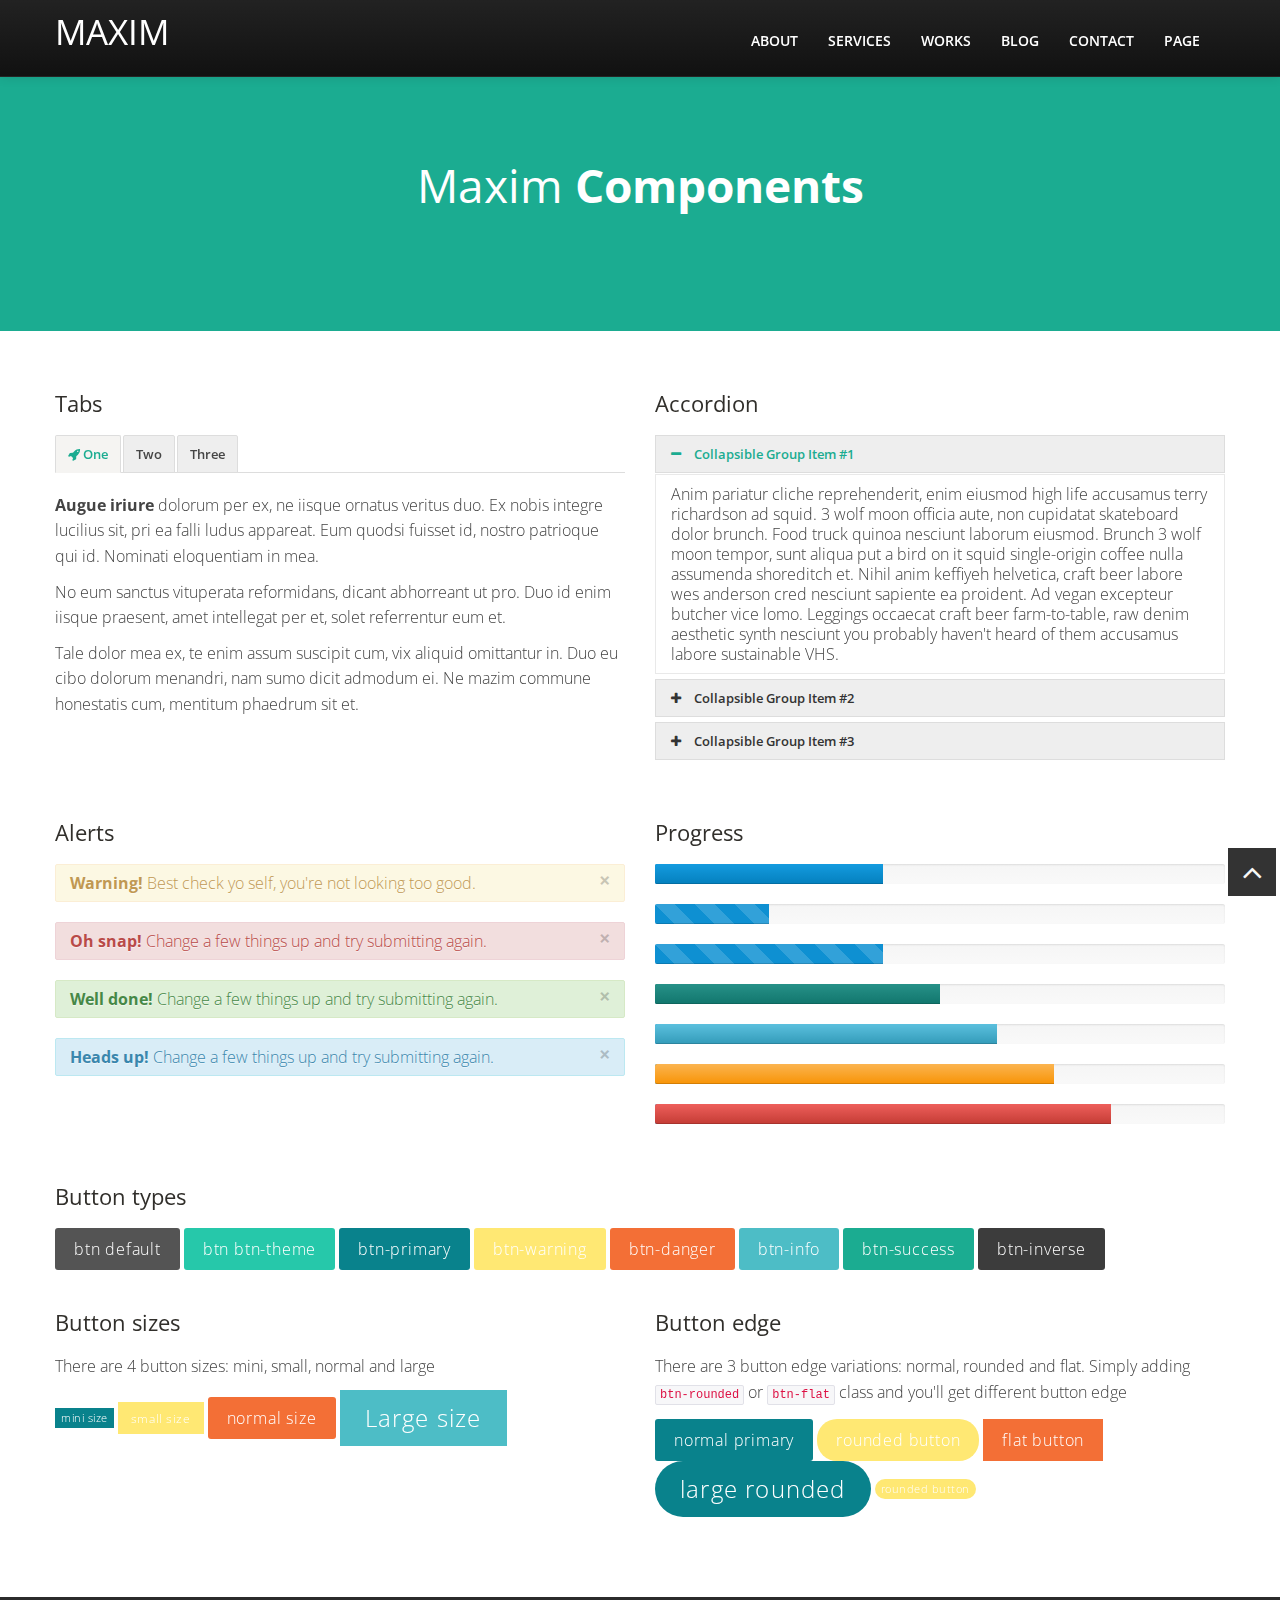
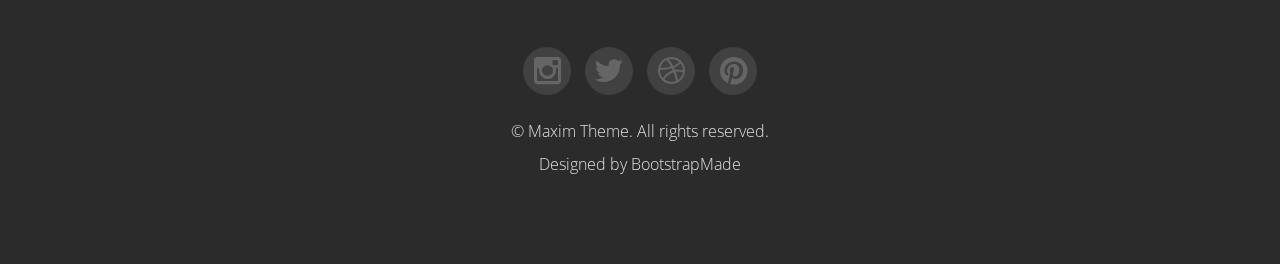
==== page.html @ 3df7d7c6 "Merge pull request #1 from arpit551/master" ====
<!DOCTYPE HTML>
<html lang="en">

<head>
	<meta charset="utf-8">
	<title>Maxim - Modern One Page Bootstrap Template</title>
	<meta name="viewport" content="width=device-width, initial-scale=1.0">
	<meta name="description" content="">
	<meta name="author" content="">
	<!-- css -->
	<link href="css/bootstrap-responsive.css" rel="stylesheet">
	<link href="css/style.css" rel="stylesheet">
	<!-- skin color -->
	<link href="color/default.css" rel="stylesheet">
	<!--[if lt IE 7]>
    <link href="css/font-awesome-ie7.css" type="text/css" rel="stylesheet">
  <![endif]-->

	<!-- Le HTML5 shim, for IE6-8 support of HTML5 elements -->
	<!--[if lt IE 9]>
      <script src="http://html5shim.googlecode.com/svn/trunk/html5.js"></script>
  	<![endif]-->

	<!-- Favicon -->
	<link rel="shortcut icon" href="img/favicon.ico">

	<!-- =======================================================
		Theme Name: Maxim
		Theme URL: https://bootstrapmade.com/maxim-free-onepage-bootstrap-theme/
		Author: BootstrapMade.com
		Author URL: https://bootstrapmade.com
	======================================================= -->

</head>

<body>
	<!-- navbar -->
	<div class="navbar-wrapper">
		<div class="navbar navbar-inverse navbar-fixed-top">
			<div class="navbar-inner">
				<div class="container">
					<!-- Responsive navbar -->
					<a class="btn btn-navbar" data-toggle="collapse" data-target=".nav-collapse"><span class="icon-bar"></span><span class="icon-bar"></span><span class="icon-bar"></span>
				</a>
					<h1 class="brand"><a href="index.html">Maxim</a></h1>
					<!-- navigation -->
					<nav class="pull-right nav-collapse collapse">
						<ul id="menu-main" class="nav">
							<li><a title="team" href="index.html#about">About</a></li>
							<li><a title="services" href="index.html#services">Services</a></li>
							<li><a title="works" href="index.html#works">Works</a></li>
							<li><a title="blog" href="index.html#blog">Blog</a></li>
							<li><a title="contact" href="index.html#contact">Contact</a></li>
							<li><a href="page.html">Page</a></li>
						</ul>
					</nav>
				</div>
			</div>
		</div>
	</div>

	<!-- spacer section -->
	<section class="spacer green">
		<div class="container">
			<div class="row">
				<div class="span12 aligncenter flyUp">
					<h2 class="pagetitle">Maxim <strong>Components</strong></h2>
				</div>
			</div>
		</div>
	</section>
	<!-- end spacer section -->
	<!-- section: team -->
	<section id="maincontent" class="inner">
		<div class="container">
			<div class="row">
				<div class="span6">
					<h4>Tabs</h4>
					<div class="tabbable">
						<ul class="nav nav-tabs">
							<li class="active"><a href="#one" data-toggle="tab"><i class="icon-rocket"></i> One</a></li>
							<li><a href="#two" data-toggle="tab">Two</a></li>
							<li><a href="#three" data-toggle="tab">Three</a></li>
						</ul>
						<div class="tab-content">
							<div class="tab-pane active" id="one">
								<p>
									<strong>Augue iriure</strong> dolorum per ex, ne iisque ornatus veritus duo. Ex nobis integre lucilius sit, pri ea falli ludus appareat. Eum quodsi fuisset id, nostro patrioque qui id. Nominati eloquentiam in mea.
								</p>
								<p>
									No eum sanctus vituperata reformidans, dicant abhorreant ut pro. Duo id enim iisque praesent, amet intellegat per et, solet referrentur eum et.
								</p>
								<p>
									Tale dolor mea ex, te enim assum suscipit cum, vix aliquid omittantur in. Duo eu cibo dolorum menandri, nam sumo dicit admodum ei. Ne mazim commune honestatis cum, mentitum phaedrum sit et.
								</p>
							</div>
							<div class="tab-pane" id="two">
								<p>
									Tale dolor mea ex, te enim assum suscipit cum, vix aliquid omittantur in. Duo eu cibo dolorum menandri, nam sumo dicit admodum ei. Ne mazim commune honestatis cum, mentitum phaedrum sit et.
								</p>
								<p>
									Tale dolor mea ex, te enim assum suscipit cum, vix aliquid omittantur in. Duo eu cibo dolorum menandri, nam sumo dicit admodum ei. Ne mazim commune honestatis cum, mentitum phaedrum sit et.
								</p>
							</div>
							<div class="tab-pane" id="three">
								<p>
									Cu cum commodo regione definiebas. Cum ea eros laboramus, audire deseruisse his at, munere aeterno ut quo. Et ius doming causae philosophia, vitae bonorum intellegat usu cu.
								</p>
								<p>
									Tale dolor mea ex, te enim assum suscipit cum, vix aliquid omittantur in. Duo eu cibo dolorum menandri, nam sumo dicit admodum ei. Ne mazim commune honestatis cum, mentitum phaedrum sit et.
								</p>
							</div>
						</div>
					</div>
				</div>

				<div class="span6">
					<h4>Accordion</h4>
					<!-- start: Accordion -->
					<div class="accordion" id="accordion2">
						<div class="accordion-group">
							<div class="accordion-heading">
								<a class="accordion-toggle active" data-toggle="collapse" data-parent="#accordion2" href="#collapseOne">
								<i class="icon-minus"></i> Collapsible Group Item #1 </a>
							</div>
							<div id="collapseOne" class="accordion-body collapse in">
								<div class="accordion-inner">
									Anim pariatur cliche reprehenderit, enim eiusmod high life accusamus terry richardson ad squid. 3 wolf moon officia aute, non cupidatat skateboard dolor brunch. Food truck quinoa nesciunt laborum eiusmod. Brunch 3 wolf moon tempor, sunt aliqua put a bird
									on it squid single-origin coffee nulla assumenda shoreditch et. Nihil anim keffiyeh helvetica, craft beer labore wes anderson cred nesciunt sapiente ea proident. Ad vegan excepteur butcher vice lomo. Leggings occaecat craft beer farm-to-table,
									raw denim aesthetic synth nesciunt you probably haven't heard of them accusamus labore sustainable VHS.
								</div>
							</div>
						</div>
						<div class="accordion-group">
							<div class="accordion-heading">
								<a class="accordion-toggle" data-toggle="collapse" data-parent="#accordion2" href="#collapseTwo">
								<i class="icon-plus"></i> Collapsible Group Item #2 </a>
							</div>
							<div id="collapseTwo" class="accordion-body collapse">
								<div class="accordion-inner">
									Anim pariatur cliche reprehenderit, enim eiusmod high life accusamus terry richardson ad squid. 3 wolf moon officia aute, non cupidatat skateboard dolor brunch. Food truck quinoa nesciunt laborum eiusmod. Brunch 3 wolf moon tempor, sunt aliqua put a bird
									on it squid single-origin coffee nulla assumenda shoreditch et. Nihil anim keffiyeh helvetica, craft beer labore wes anderson cred nesciunt sapiente ea proident. Ad vegan excepteur butcher vice lomo. Leggings occaecat craft beer farm-to-table,
									raw denim aesthetic synth nesciunt you probably haven't heard of them accusamus labore sustainable VHS.
								</div>
							</div>
						</div>
						<div class="accordion-group">
							<div class="accordion-heading">
								<a class="accordion-toggle" data-toggle="collapse" data-parent="#accordion2" href="#collapseThree">
								<i class="icon-plus"></i> Collapsible Group Item #3 </a>
							</div>
							<div id="collapseThree" class="accordion-body collapse">
								<div class="accordion-inner">
									Anim pariatur cliche reprehenderit, enim eiusmod high life accusamus terry richardson ad squid. 3 wolf moon officia aute, non cupidatat skateboard dolor brunch. Food truck quinoa nesciunt laborum eiusmod. Brunch 3 wolf moon tempor, sunt aliqua put a bird
									on it squid single-origin coffee nulla assumenda shoreditch et. Nihil anim keffiyeh helvetica, craft beer labore wes anderson cred nesciunt sapiente ea proident. Ad vegan excepteur butcher vice lomo. Leggings occaecat craft beer farm-to-table,
									raw denim aesthetic synth nesciunt you probably haven't heard of them accusamus labore sustainable VHS.
								</div>
							</div>
						</div>
					</div>
					<!--end: Accordion -->
				</div>
			</div>

			<div class="row">
				<div class="span6">
					<h4>Alerts</h4>
					<div class="alert">
						<button type="button" class="close" data-dismiss="alert">&times;</button>
						<strong>Warning!</strong> Best check yo self, you're not looking too good.
					</div>
					<div class="alert alert-error">
						<button type="button" class="close" data-dismiss="alert">&times;</button>
						<strong>Oh snap!</strong> Change a few things up and try submitting again.
					</div>
					<div class="alert alert-success">
						<button type="button" class="close" data-dismiss="alert">&times;</button>
						<strong>Well done!</strong> Change a few things up and try submitting again.
					</div>
					<div class="alert alert-info">
						<button type="button" class="close" data-dismiss="alert">&times;</button>
						<strong>Heads up!</strong> Change a few things up and try submitting again.
					</div>
				</div>
				<div class="span6">
					<h4>Progress</h4>
					<div class="progress progress-primary">
						<div class="bar" style="width: 40%;"></div>
					</div>
					<div class="progress progress-striped">
						<div class="bar" style="width: 20%;"></div>
					</div>
					<div class="progress progress-striped active">
						<div class="bar" style="width: 40%;"></div>
					</div>
					<div class="progress progress-success">
						<div class="bar" style="width: 50%;"></div>
					</div>

					<div class="progress progress-info">
						<div class="bar" style="width: 60%;"></div>
					</div>
					<div class="progress progress-warning">
						<div class="bar" style="width: 70%;"></div>
					</div>
					<div class="progress progress-danger">
						<div class="bar" style="width: 80%;"></div>
					</div>

				</div>
			</div>

			<div class="row">
				<div class="span12">
					<h4 class="heading">Button types<span></span></h4>

					<a href="#" class="btn">btn default</a>
					<a href="#" class="btn btn-theme">btn btn-theme</a>
					<a href="#" class="btn btn-primary">btn-primary</a>
					<a href="#" class="btn btn-warning">btn-warning</a>
					<a href="#" class="btn btn-danger">btn-danger</a>
					<a href="#" class="btn btn-info">btn-info</a>
					<a href="#" class="btn btn-success">btn-success</a>
					<a href="#" class="btn btn-inverse">btn-inverse</a>
				</div>
			</div>


			<div class="row">
				<div class="span6">

					<h4 class="heading">Button sizes<span></span></h4>

					<p>There are 4 button sizes: mini, small, normal and large</p>

					<a href="#" class="btn btn-mini btn-primary">mini size</a>
					<a href="#" class="btn btn-small btn-warning">small size</a>
					<a href="#" class="btn btn-danger">normal size</a>
					<a href="#" class="btn btn-large btn-info">Large size</a>

				</div>
				<div class="span6">
					<h4 class="heading">Button edge<span></span></h4>

					<p>There are 3 button edge variations: normal, rounded and flat. Simply adding <code>btn-rounded</code> or <code>btn-flat</code> class and you'll get different button edge</p>

					<a href="#" class="btn btn-primary">normal primary</a>

					<a href="#" class="btn btn-warning btn-rounded">rounded button</a>
					<a href="#" class="btn btn-danger btn-flat">flat button</a>

					<a href="#" class="btn btn-primary btn-large btn-rounded">large rounded</a>
					<a href="#" class="btn btn-warning btn-mini btn-rounded">rounded button</a>

				</div>
			</div>

		</div>
		<!-- end container -->
	</section>

	<footer>
		<div class="container">
			<div class="row">
				<div class="span6 offset3">
					<ul class="social-networks">
						<li><a href="#"><i class="icon-circled icon-bgdark icon-instagram icon-2x"></i></a></li>
						<li><a href="#"><i class="icon-circled icon-bgdark icon-twitter icon-2x"></i></a></li>
						<li><a href="#"><i class="icon-circled icon-bgdark icon-dribbble icon-2x"></i></a></li>
						<li><a href="#"><i class="icon-circled icon-bgdark icon-pinterest icon-2x"></i></a></li>
					</ul>
					<p class="copyright">
						&copy; Maxim Theme. All rights reserved.
						<div class="credits">
							<!--
                All the links in the footer should remain intact.
                You can delete the links only if you purchased the pro version.
                Licensing information: https://bootstrapmade.com/license/
                Purchase the pro version with working PHP/AJAX contact form: https://bootstrapmade.com/buy/?theme=Maxim
              -->
							Designed by <a href="https://bootstrapmade.com/">BootstrapMade</a>
						</div>
					</p>
				</div>
			</div>
		</div>
		<!-- ./container -->
	</footer>
	<a href="#" class="scrollup"><i class="icon-angle-up icon-square icon-bgdark icon-2x"></i></a>
	<!-- jQuery -->
	<script src="js/jquery.js"></script>
	<!-- nav -->
	<script src="js/jquery.scrollTo.js"></script>
	<script src="js/jquery.nav.js"></script>
	<!-- localScroll -->
	<script src="js/jquery.localScroll.js"></script>
	<!-- bootstrap -->
	<script src="js/bootstrap.js"></script>
	<!-- prettyPhoto -->
	<script src="js/jquery.prettyPhoto.js"></script>
	<!-- Works scripts -->
	<script src="js/isotope.js"></script>
	<!-- flexslider -->
	<script src="js/jquery.flexslider.js"></script>
	<!-- inview -->
	<script src="js/inview.js"></script>
	<!-- animation -->
	<script src="js/animate.js"></script>
	<!-- twitter -->
	<script src="js/jquery.tweet.js"></script>
	<!-- custom functions -->
	<script src="js/custom.js"></script>
</body>

</html>
---- css/style.css ----
/*
    Theme Name: Maxim
    Theme URL: https://bootstrapmade.com/maxim-free-onepage-bootstrap-theme/
    Author: BootstrapMade.com
    Author URL: https://bootstrapmade.com
*/

/*
===========================
CONTENTS:

01 General
02 Typography
03 Non-semantic
04 Navbar
05 Page sections
06 Footer
07 Icons
08 Buttons
09 Media queries 
===========================
*/
/* Import css */
/* Google font */
@import url('https://fonts.googleapis.com/css?family=Open+Sans:300,400,600,700');
/* bootstrap */
@import url('bootstrap.css');
/* bootstrap responsive */
@import url('bootstrap-responsive.css');
/* prettyPhoto */
@import url('prettyPhoto.css');
/* flexslider */
@import url('flexslider.css');

/* font awesome */
@import url('font-awesome.css');
/* overwrite */
@import url('overwrite.css');
/* animation */
@import url('animate.css');



/* =========================================================
01. General
============================================================ */

div, article, section, header, footer, nav, li {
	position:relative;
}
.group:after {
	display:block;
	height:0;
	clear:both;
	content:".";
	visibility:hidden; /* For clearing */
}
body {
	background:#fff;
	color: #444;
	font-size: 16px;
	font-weight:300;
	font-family:'Open Sans', Arial, sans-serif;
}

body {
    padding-top: 60px; /* 60px to make the container go all the way to the bottom of the topbar */
}

::-moz-selection {
	color:#333;
}
::selection {
	color:#333;
}

/* scroll to top */
.scrollup{
    position:fixed;
	width:32px;
	height:32px;
    bottom:20px;
    right:20px;
}

a.scrollup {
	outline:0;
	text-decoration:none;
}

a.scrollup:hover,a.scrollup:active,a.scrollup:focus {
	opacity:1;
	text-decoration:none;
	-webkit-transition: all 400ms ease-out 0s;	
	   -moz-transition: all 400ms ease-out 0s;
		 -o-transition: all 400ms ease-out 0s;
		    transition: all 400ms ease-out 0s;
}
a.scrollup i:hover {
	text-decoration:none;
}

.blankdivider10 {
	height: 10px;
	display: block;
}

.blankdivider20 {
	height: 20px;
	display: block;
}
.blankdivider30 {
	height: 30px;
	display: block;
}

.row {
	margin-bottom:30px;
}

.row .row{
	margin-bottom:30px;
}

.row.nomargin {
	margin-bottom:0;
}


/*---------- forms ----------*/

input[type=text], input[type=submit], textarea {
	width: 100%;
	padding: 0.5em;
	font-size: 1em;
	margin-bottom: 1.5em;
	box-sizing: border-box;
	-moz-box-sizing: border-box;
	-webkit-box-sizing: border-box;
}
input, button, select, textarea {
	font-family:'Open Sans', Arial, sans-serif;
}
/* =========================================================
02. Typography
============================================================ */

p {
	line-height: 1.6em;
	margin: 0 0 10px 0;
}

blockquote {
	font-size:18px;
	border:none;
	padding:0;
}

blockquote.large {
	font-size:36px;
	font-weight:700;
	line-height:1.1em;
}
blockquote.large:before {
	font-size:64px;
	font-family: FontAwesome;
	content: "\f10d";
	margin-right:20px;
}

blockquote cite 						{ display:block; font-size:12px;}
blockquote cite:before 					{ content:"\2014 \0020"; }
blockquote cite a,
blockquote cite a:visited,
blockquote cite a:visited 				{ color:#555; }

ul, ol {
	font-size: 1em; /* 16px */
	line-height: 1.5; /* 24px */
	margin: 0 0 1.5em 0;
}
body, input, textarea {
}

a {
  color: #454545;
  text-decoration: none;
}

a:hover, a:active {
	text-decoration: underline;
}
h1, h2, h3, h4, h5, h6 {
	font-weight: 400;
	color: #312f2b;
	line-height:1.1em;
	font-family:'Open Sans', Arial, sans-serif;
}
h1 {
	font-size: 36px;
	margin-bottom:20px;
}
h2 {
	font-size: 30px;
	margin-bottom:20px;
}
h3 {
	font-size: 26px;
	margin-bottom:20px;
}
h4 {
	font-size: 22px;
	margin-bottom:20px;
}
h5 {
	font-size: 18px;
	margin-bottom:15px;
}
h6 {
	font-size: 16px;
	margin-bottom:10px;
}
strong {
	font-weight:700;
	font-family: 'Open Sans', sans-serif;
}
small {
	font-size: 0.75em; /* 12px */
	line-height: 2; /* 24px */
	margin-top: 2em;
	margin-bottom: 0em;
}
em {
	font-style: normal;
	font-family: 'Open Sans';
}
.muted {
	color: #A5A5A2;
}
.impressed {
	text-shadow:
 -1px -1px 0 rgba(0, 0, 0, 0.5), /* shadow */  1px 1px 0 rgba(255, 255, 255, 0.9); /* highlight */
}

h2.pagetitle {
	color:#fff;
	font-size:46px;
}

/* =========================================================
03. Misc
============================================================ */

.hide-text {
	text-indent: 100%;
	white-space: nowrap;
	overflow: hidden;
	font-size: 1em;
}
.alignright {
	text-align: right;
}
.alignleft {
	text-align: left;
}
.aligncenter {
	text-align: center;
}
.medium {
	font-weight: normal;
}

/* =========================================================
04. Navigation
============================================================ */

.navbar-fixed-top .container {
/* Uncomment to make nav expand full width */
 /*	width: auto; */
}
.navbar .brand {
	margin-left:0;
	padding: 0;
	margin-top: 1.05em;
}
.navbar .brand a {
	padding: 0;
	color: #fff;
	font-size: 1.75em;
	margin-left: 0;
	font-weight: 400;
	text-transform:uppercase;
}
.navbar .brand a:hover {
	text-decoration: none;
 transition: color .15s linear;
 -webkit-transition: color .15s linear;
 -moz-transition: color .15s linear;
}
.navbar .brand a:focus {
	outline: none;
}
.navbar-inner {
	min-height: 4.75em;
}
.navbar-inverse .navbar-inner {
	background-repeat: repeat;
	background-color: #0b333f;
}
.navbar-wrapper {
	overflow:hidden;
}
#menu-main {
	margin-top: 1.125em;
}
ul#menu-main > li > a {
	font-weight: 600;
	color: #fff;
	font-size:14px;
	text-transform:uppercase;
}
ul#menu-main > li > a:hover {
	padding: 9px 15px;
	border-radius: 3px;
	-webkit-border-radius: 3px;
	-moz-border-radius: 3px;
}
ul#menu-main > li > a:focus {
	outline:0;
}

.navbar-inverse .brand, .navbar-inverse .nav > li > a {
	text-shadow: none;
}


/* =========================================================
05. Page sections
============================================================ */

/* === section header === */

#header-wrapper {
	width: 100%;
	min-height: 600px;
	margin-top: -60px;
	padding-top:160px;
	text-align:center;
}


#header-wrapper h1 {
	color: #FFFFFF;
	font-size: 4em;
	font-weight: 400;
	margin: 1em 0;
}
#header-wrapper h2 {
	color: #fff;
	font-family: 'Open Sans', sans serif;
	font-size: 2em;
	font-weight: normal;
	margin: 0.5em 0;
	text-shadow: 1px 1px 1px #333333;
}

header .logo {
	text-align:center;
	margin-bottom:30px;
}

/* --- Header slider --- */
#header-wrapper.header-slider {
	background: #444 url(../img/bg/bg-1.jpg) no-repeat center center fixed;
	-webkit-background-size: cover;
	-moz-background-size: cover;
	-o-background-size: cover;
	background-size: cover;
}

#main-flexslider ul.slides li p {
	font-size: 72px;
	text-transform: uppercase;
	position: relative;
	margin-bottom: 0px;
	text-align: center;
	line-height: 1;
	color:#fff;
}
#main-flexslider.flexslider {
		margin:0;
		background:none;
		border:none;
	-webkit-border-radius: 0;
	-moz-border-radius: 0;
	-o-border-radius: 0;
	border-radius: 0;
	box-shadow: none;
	-webkit-box-shadow: none;
	-moz-box-shadow: none;
	-o-box-shadow: none;
}



/* --- Header subscribe form --- */

#header-wrapper input[type=text] {
	background: rgba(227, 231, 228, 1);
	font-family: 'Open Sans', sans serif;
	font-size: 1.3125em;
	border: 0;
	text-align: center;
	vertical-align: middle;
	margin-bottom:0 !important;
}
#header-wrapper input[type=text]:focus {
	background: #43413e;
	color: #eff1ef;
	transition: background 0.25 ease-in;
	-moz-transition: background 0.25 ease-in;
	-webkit-transition: background 0.25 ease-in;
}
#header-wrapper input[type=text] {
	height: 2.9em;
	width:50%;
}
#header-wrapper input[type=submit] {
	color: #fff;
	width: 185px;
	height: 2.9em;
	font-size: 1.3125em; /* 21px */
	padding:0.5em;
	letter-spacing: 0.05em;
	margin: 0;
	border: 0;
	text-transform: none;
	border-radius: 3px;
	-moz-border-radius: 3px;
	-webkit-border-radius: 3px;
}
#header-wrapper input[type=submit]:hover, #header-wrapper input[type=submit]:active {
	background: #43413e !important;
}


section.section {
	padding: 100px 0 80px;
}
section.section h4 {
	text-align: center;
	margin-bottom: 40px;
	font-size: 46px;
	font-weight: 700;
	letter-spacing: -1px;
}
section.inner {
	padding: 50px 0 50px;
}



.section.orange h4 ,.section.green h4{
	color: #fcfcfc;
}
.section.orange p,.section.green p {
	color: #f7f7f7;
}


/* === section spacer === */

section.spacer {
	padding:90px 0 70px;
	color:#fcfcfc;
}

.spacer.green,.section.green {
	background:#1bac91;
}

.spacer.green,.section.green h4 {
	color:#fff;
}

.spacer.yellow,.section.yellow  {
	background:#ffe873;
}
.spacer.orange,.section.orange {
	background:#f36f36;
}

section.spacer.bg2 {
	background: url(../img/bg/bg-2.jpg) 50% 0 no-repeat fixed;
	width:100%;
	height:auto;
	margin:0;	
}

section.spacer.bg3 {
	background: url(../img/bg/bg-3.jpg) 50% 0 no-repeat fixed;
	width:100%;
	height:auto;
	margin:0;	
}

section.spacer blockquote.large:before {
	color:#eee;
	opacity:0.6;
}

section.spacer blockquote cite {
	color:#555;
}



/* === section works === */

#works h4 {
	margin-bottom:20px;
}

#portfolio {
	padding-bottom: 0;
}
/* === portfolio filter === */

#filters {
	margin-bottom: 0px;
	text-align: center;
	display: block;
	float: none;
	z-index: 2;
	position: relative;
}
#filters ul {
	margin: 0 0 20px;
	list-style: none;
	padding: 0;
}
#filters ul li {
	display: inline-block;
}
#filters ul li a {
	display: block;
	float: left;
	padding: 2px 5px;
	color: inherit;
	margin-right: 5px;
	margin-bottom: 5px;
	font-weight: 600;
}
#filters ul li a:hover,#filters ul li a:focus {
	text-decoration:none;
	outline:0;
}
#filters ul li a h5 {
	font-size: 14px;
	padding: 5px 10px 5px;
	border: 2px solid #f2f2f2;
}

#filters ul li a:hover h5, #filters ul li a.active h5 {
	color:#fcfcfc;
}




/* === portfolio wrap - grid === */
#portfolio-wrap {
	position: relative;
	padding: 0;
	width: 100.1%;
	margin: 0 auto;
	display: block;
}
#portfolio-wrap .grid {
	margin: 0;
	overflow: hidden;
	line-height: 0;
	width: 20%;
	border:0;
	padding: 0;
}
.portfolio-item.current {
	z-index: 101;
}
.portfolio-item {
	padding: 0;
	position: relative;
	overflow: hidden;
}
.portfolio-item .portfolio-image {
	overflow: hidden;
	display: block;
	position: relative;
}
.portfolio-item .portfolio-image img {
	width: 100%;
	height: auto;
}
.portfolio .portfolio-overlay {
	width: 100%;
	height: 100%;
	top: 0;
	left: 0;
	position: absolute;
	display: block;
	z-index: 4;
	opacity: 0;
	-moz-opacity: 0;
	filter: alpha(opacity=0);
	-webkit-transition: all 0.3s ease-in-out;
	-moz-transition: all 0.3s ease-in-out;
	-o-transition: all 0.3s ease-in-out;
	-ms-transition: all 0.3s ease-in-out;
	transition: all 0.3s ease-in-out;
}
.portfolio > a, .portfolio > a:hover {
	color: #ffffff;
}
.portfolio-item .portfolio > a:hover > .portfolio-overlay {
	opacity: 1;
	-moz-opacity: 1;
	filter: alpha(opacity=100);
}
.portfolio > a img {
	-webkit-transition: all 0.3s ease-in-out;
	-moz-transition: all 0.3s ease-in-out;
	-o-transition: all 0.3s ease-in-out;
	-ms-transition: all 0.3s ease-in-out;
	transition: all 0.3s ease-in-out;
}
.portfolio > a:hover img {
	-webkit-transition: all 0.3s ease-in-out;
	-moz-transition: all 0.3s ease-in-out;
	-o-transition: all 0.3s ease-in-out;
	-ms-transition: all 0.3s ease-in-out;
	transition: all 0.3s ease-in-out;
}
.portfolio .thumb-info {
	position: absolute;
	width: 100%;
	height: 100%;
	opacity: 0;
	-moz-opacity: 0;
	filter: alpha(opacity=0);
	-webkit-transition: all 0.3s ease-in-out;
	-moz-transition: all 0.3s ease-in-out;
	-o-transition: all 0.3s ease-in-out;
	-ms-transition: all 0.3s ease-in-out;
	transition: all 0.3s ease-in-out;
}
.portfolio a:hover .portfolio-overlay .thumb-info {
	opacity: 1;
	-moz-opacity: 1;
	filter: alpha(opacity=100);
}
.portfolio-overlay .thumb-info i {
	top: 50%;
}
.portfolio-overlay .thumb-info h5 {
	top: 20%;
	font-size: 18px;
}
.portfolio-overlay .thumb-info p {
	top: 50%;
	font-size: 13px;
}
.portfolio-overlay .thumb-info h5 {
	color: #ffffff;
	width: 100%;
	position: absolute;
	text-align: center;
}
.portfolio-overlay .thumb-info p {
	color: #ffffff;
	width: 100%;
	position: absolute;
	text-align: center;
	font-weight: bold;
}
.portfolio-overlay .thumb-info i {
	color: #ffffff;
	width: 100%;
	position: absolute;
	text-align: center;
	display: block;
}
/* === Isotope CSS3 transitions === */

.isotope, .isotope .isotope-item {
	-webkit-transition-duration: 0.8s;
	-moz-transition-duration: 0.8s;
	-ms-transition-duration: 0.8s;
	-o-transition-duration: 0.8s;
	transition-duration: 0.8s;
}
.isotope {
	-webkit-transition-property: height, width;
	-moz-transition-property: height, width;
	-ms-transition-property: height, width;
	-o-transition-property: height, width;
	transition-property: height, width;
}
.isotope .isotope-item {
	-webkit-transition-property: -webkit-transform, opacity;
	-moz-transition-property: -moz-transform, opacity;
	-ms-transition-property: -ms-transform, opacity;
	-o-transition-property: -o-transform, opacity;
	transition-property: transform, opacity;
}
/**** disabling Isotope CSS3 transitions ****/

.isotope.no-transition, .isotope.no-transition .isotope-item, .isotope .isotope-item.no-transition {
	-webkit-transition-duration: 0s;
	-moz-transition-duration: 0s;
	-ms-transition-duration: 0s;
	-o-transition-duration: 0s;
	transition-duration: 0s;
}


/* === section services === */

section#services h2 {
	font-size: 22px;
	margin-bottom: 15px;
	margin-top: 10px;
	text-align:center;
}
section#services p {
	margin:10px;
}


section#services .service-box {
	text-align: center;
	padding: 20px;
	-webkit-transition: all 0.3s ease-in-out;
	-moz-transition: all 0.3s ease-in-out;
	-o-transition: all 0.3s ease-in-out;
	-ms-transition: all 0.3s ease-in-out;
	transition: all 0.3s ease-in-out;
}
section#services .span3:hover {
	background:#e3e3e3;
}

section#services .service-box h2 {
	color: #f7f7f7;
	font-weight: 700;
}

section#services.section.orange .service-box:hover {
	background:#f36518;
}


/* === section blog === */

section#blog {
	background: #f2f2f2;
}

.home-post {
	background:#fff;
	
}

.home-post:hover {
	box-shadow: 0 0 16px rgba(0, 0, 0, 0.3);
	-moz-box-shadow: 0 0 16px rgba(0, 0, 0, 0.3);
	-webkit-box-shadow: 0 0 16px rgba(0, 0, 0, 0.3);
	-webkit-transition: all 0.4s ease-in-out;
	-moz-transition: all 0.4s ease-in-out;
	-o-transition: all 0.4s ease-in-out;
	-ms-transition: all 0.4s ease-in-out;
	transition: all 0.4s ease-in-out;
}


.home-post .entry-content {
	padding:20px;
}
.home-post .entry-content h5 a {
	font-size:22px;
}
.home-post .entry-content h5 a:hover {
	color:#312f2b;
	text-decoration:none;
}
.home-post .entry-content a.more {
	font-size:13px;
}
.home-post .post-meta {
	padding:20px;
	overflow:hidden;
	color:#fcfcfc;
}
.home-post .post-meta i {
	float:left;
	margin-right:20px;
}
.home-post .post-meta span {
	margin-top:10px;
}
.home-post .post-meta span.date {
	font-weight:700;
	font-size:13px;
	float:left;
}
.home-post .post-meta span.tags {
	font-weight:700;
	font-size:13px;
	float:right;
	color:#ddd;
}
.home-post .post-meta span.tags a {
	color:#fcfcfc;
}



/* === section about === */

section#about {
	background:#f2f2f2;
}

.people {
	text-align:center;
}

.people h3 {
	margin-bottom:10px;
	font-weight:700;
	letter-spacing:-1px;
}

.team-thumb {
	margin-top: 26px;
	text-align:center;
}

/* (spacer) latest tweet */
#tweet{
	text-align:center;
	margin:20px 0 0;
	font-size:20px;
	color:#fff;
}

#tweet ul{
	float:left;
	width:100%;
	text-align:center;
	list-style:none;
	margin:0;
	padding:0;
}

#tweet ul li{
	display: inline-block;
	list-style:none;
	margin:0 0 20px;
	padding:0 0 0 34px;
	font-size:20px;
	line-height:1.5em;
}

#tweet ul li:before {
	font-family: 'FontAwesome';
	speak: none;
	font-style: normal;
	font-weight: normal;
	font-variant: normal;
	text-transform: none;
	line-height: 1;
	-webkit-font-smoothing: antialiased;
	content: "\f099";
	margin-right:20px;
}

/* === Contact section === */


/* Contact Form */

.validation {
    color: red;
    display:none;
    margin: 0 0 20px;
    font-weight:400;
    font-size:13px;
}

#sendmessage {
    color: green;
    border:1px solid green;
    display:none;
    text-align:center;
    padding:15px;
    font-weight:600;
    margin-bottom:15px;
    background: #fff;
}

#errormessage {
    color: red;
    display:none;
    border:1px solid red;
    text-align:center;
    padding:15px;
    font-weight:600;
    margin-bottom:15px;
    background: #fff;
}

#sendmessage.show, #errormessage.show, .show {
	display:block;
}

#contact-form {
	position: relative;
	z-index: 999;
}

#contact-form input[type=text], .contactForm textarea {
	background: rgba(227, 231, 228, 1);
	font-family: 'Open Sans', sans serif;
	border: 0;
	font-size:16px;
	text-align: left;
	vertical-align: middle;
}

.contactForm textarea {
	height: 156px;
}

#contact-form input[type=text]:focus, .contactForm textarea:focus {
	background: #fff;
	color: #555;
	box-shadow: none;
	-moz-box-shadow: none;
	-webkit-box-shadow: none;
	transition: background 0.25 ease-in;
	-moz-transition: background 0.25 ease-in;
	-webkit-transition: background 0.25 ease-in;
}
#contact-form input[type=text] {
	height: 60px;
	margin-bottom:30px;
}
#contact-form input[type=submit] {
	color: #fff;
	width: 185px;
	height: 60px;
	text-shadow: none;
	font-size: 16px;
	padding:0.5em;
	letter-spacing: 0.05em;
	margin: 0 0 20px 0;
	display: block;
	border: 0;
	text-transform: none;
	border-radius: 3px;
	-moz-border-radius: 3px;
	-webkit-border-radius: 3px;
	box-shadow: none;
	-moz-box-shadow: none;
	-webkit-box-shadow: none;
}
#contact-form input[type=submit]:hover, #contact-form input[type=submit]:active {
	background: #43413e !important;
}
#contact-form textarea {
	padding-top: 1em;
}
div.cform-response-output {
	max-width: 60%;
	text-align: center;
	margin-left: 40% !important;
	margin-top: 0.5em !important;
	padding: 0.5em !important;
	border-radius: 4px;
	-moz-border-radius: 4px;
	-webkit-border-radius: 4px;
}
.cform-not-valid-tip {
	color: #888;
	border: 1px dotted #ad3729 !important;
	width: 100% !important;
	left: 0 !important;
	padding: 0.5em !important;
	font-family: 'Open Sans', sans-serif;
	box-sizing: border-box;
	-moz-box-sizing: border-box;
	-webkit-box-sizing: border-box;
	border-radius: 4px;
	-moz-border-radius: 4px;
	-webkit-border-radius: 4px;
}



/* =========================================================
06. Footer
============================================================ */

footer {
	background: #2b2b2b;
	text-align: center;
	color: #ddd;
	padding:50px 0 50px;
}

footer a {
    color: #ddd;
}

footer a:hover {
    color: #fff;
}

footer ul.social-networks {
	list-style:none;
}

footer ul.social-networks li {
	display:inline;
}

footer ul.social-networks li i {
	display:inline-block;
}

footer ul.social-networks li a {
	color: #5e5e5e;
	margin: 0 5px;
}

footer ul.social-networks li a:hover {
	text-decoration:none;
	-webkit-transition: all 0.4s ease-in-out;
	-moz-transition: all 0.4s ease-in-out;
	-o-transition: all 0.4s ease-in-out;
	-ms-transition: all 0.4s ease-in-out;
	transition: all 0.4s ease-in-out;
}

footer ul.social-networks li i.icon-bgdark {
	background:#414141;
	color: #656565;
}


footer ul.social-networks li a i.icon-instagram:hover {
	background: #ba7b3d;
	color: #fff;
}

footer ul.social-networks li a i.icon-twitter:hover {
	background: #5ad2eb;
	color: #fff;
}
footer ul.social-networks li a i.icon-dribbble:hover {
	background: #f57b71;
	color: #fff;
}
footer ul.social-networks li a i.icon-pinterest:hover {
	background: #d84848;
	color: #fff;
}




/* =========================================================
07. Icons
============================================================ */

/* bg */
i.icon-bglight {
	color: #444;
	background: #f7f7f7;
}
i.icon-bglight.active {
	color: #fff;
}

i.icon-bglight.active:hover{
	color: #444;
	background: #f7f7f7;
}

i.icon-bgdark {
	color: #f7f7f7;
	background: #333;
}
i.icon-bgdark:hover {
	color: #fff;
}
i.icon-bgdark.active:hover {
	color: #f7f7f7;
	background: #333;
}

/* square */
i.icon-square {
	display: inline-block;
	text-align: center;
	width: 24px !important;
	height: 24px !important;
	line-height: 24px !important;
}
i.icon-square.icon-2x{
	width: 48px !important;
	height: 48px !important;
	line-height: 48px !important;
}
i.icon-square.icon-3x{
	width: 72px !important;
	height: 72px !important;
	line-height: 72px !important;
}
i.icon-square.icon-4x{
	width: 96px !important;
	height: 96px !important;
	line-height: 96px !important;
}
i.icon-square.icon-5x{
	width: 120px !important;
	height: 120px !important;
	line-height: 120px !important;
}

/* rounded */
i.icon-rounded {
	display: inline-block;
	border-radius: 6px !important;
	-moz-border-radius: 6px !important;
	-webkit-border-radius: 6px !important;
	-o-border-radius: 6px !important;
	-ms-border-radius: 6px !important;
	text-align: center;
	width: 24px !important;
	height: 24px !important;
	line-height: 24px !important;
}

.icon-rounded.icon-2x{
	width: 48px !important;
	height: 48px !important;
	line-height: 48px !important;
}
.icon-rounded.icon-3x{
	width: 72px !important;
	height: 72px !important;
	line-height: 72px !important;
	border-radius: 8px !important;
	-moz-border-radius: 8px !important;
	-webkit-border-radius: 8px !important;
	-o-border-radius: 8px !important;
	-ms-border-radius: 8px !important;
}
.icon-rounded.icon-4x{
	width: 96px !important;
	height: 96px !important;
	line-height: 96px !important;
	border-radius: 10px !important;
	-moz-border-radius: 10px !important;
	-webkit-border-radius: 10px !important;
	-o-border-radius: 10px !important;
	-ms-border-radius: 10px !important;
}
.icon-rounded.icon-5x{
	width: 120px !important;
	height: 120px !important;
	line-height: 120px !important;
	border-radius: 12px !important;
	-moz-border-radius: 12px !important;
	-webkit-border-radius: 12px !important;
	-o-border-radius: 12px !important;
	-ms-border-radius: 12px !important;
}


/* circled */
i.icon-circled {
	display: inline-block;
	border-radius: 1000px !important;
	-moz-border-radius: 1000px !important;
	-webkit-border-radius: 1000px !important;
	-o-border-radius: 1000px !important;
	-ms-border-radius: 1000px !important;
	text-align: center;
	width: 24px !important;
	height: 24px !important;
	line-height: 24px !important;
}

.icon-circled.icon-2x{
	width: 48px !important;
	height: 48px !important;
	line-height: 48px !important;
}
.icon-circled.icon-3x{
	width: 72px !important;
	height: 72px !important;
	line-height: 72px !important;
}
.icon-circled.icon-4x{
	width: 96px !important;
	height: 96px !important;
	line-height: 96px !important;
}
.icon-circled.icon-5x{
	width: 120px !important;
	height: 120px !important;
	line-height: 120px !important;
}

i.icon-white {
	color:#fff;
}


/* more icon sizes for font-awesome icons */

.icon-6x {
  font-size: 6em;
}
.icon-6x.icon-border {
  border-width: 6px;
  -webkit-border-radius: 8px;
  -moz-border-radius: 8px;
  border-radius: 8px;
}

.icon-7x {
  font-size: 7em;
}
.icon-6x.icon-border {
  border-width: 6px;
  -webkit-border-radius: 8px;
  -moz-border-radius: 8px;
  border-radius: 8px;
}

.icon-8x {
  font-size: 8em;
}
.icon-6x.icon-border {
  border-width: 6px;
  -webkit-border-radius: 8px;
  -moz-border-radius: 8px;
  border-radius: 8px;
}

.icon-9x {
  font-size: 9em;
}
.icon-6x.icon-border {
  border-width: 6px;
  -webkit-border-radius: 8px;
  -moz-border-radius: 8px;
  border-radius: 8px;
}
.icon-10x {
  font-size: 10em;
}
.icon-6x.icon-border {
  border-width: 6px;
  -webkit-border-radius: 8px;
  -moz-border-radius: 8px;
  border-radius: 8px;
}



/* =========================================================
08. Buttons
============================================================ */
 
.btn {
	color: #fff;
	text-shadow: none;
	font-size: 16px;
	padding: 11px 19px;
	letter-spacing: 0.05em;
	border: 0;
	text-transform: none;
	border-radius: 3px;
	-moz-border-radius: 3px;
	-webkit-border-radius: 3px;
	box-shadow: none;
	-moz-box-shadow: none;
	-webkit-box-shadow: none;
  background-color: #545454;
  border-color: none;
  *background-color: #545454;
  background-image: none;
  /* Darken IE7 buttons by default so they stand out more given they won't have borders */
  filter: none;
  border: none;
  *border: 0;
  border-bottom-color: none;
}
.btn:link, .btn:visited {
	color: #fff;
}
.btn:hover {
	background: #333 !important;
}
.btn:hover,
.btn:focus,
.btn:active,
.btn.active,
.btn.disabled,
.btn[disabled] {
  color: #fff;
  background-color: #333;
  *background-color: #333;
}


.btn.btn-theme:hover {
	background: #333 !important;
}

/* size */
.btn-large {
  padding: 18px 25px;
  font-size: 24px;
  -webkit-border-radius: 0;
  -moz-border-radius: 0;
  border-radius: 0;
}

.btn-large [class^="icon-"],
.btn-large [class*=" icon-"] {
  margin-top: 4px;
}

.btn-small {
  padding: 6px 13px;
  font-size: 11.9px;
  -webkit-border-radius: 0;
  -moz-border-radius: 0;
  border-radius: 0;
}

.btn-small [class^="icon-"],
.btn-small [class*=" icon-"] {
  margin-top: 0;
}

.btn-mini [class^="icon-"],
.btn-mini [class*=" icon-"] {
  margin-top: -1px;
}

.btn-mini {
  padding: 0 6px;
  font-size: 10.5px;
  -webkit-border-radius: 0;
  -moz-border-radius: 0;
  border-radius: 0;
}

/* end size */

.btn-primary {
  color: #ffffff;
  text-shadow: none;
  background-color: #09828c;
  *background-color: #09828c;
  background-image: none;
  border-color: none;
  filter:none;
}

.btn-primary:hover,
.btn-primary:focus,
.btn-primary:active,
.btn-primary.active,
.btn-primary.disabled,
.btn-primary[disabled] {
  color: #ffffff;
  background: #065158;
  *background-color: #065158;
}

.btn-primary:active,
.btn-primary.active {
  background-color: #065158 \9;
}

.btn-warning {
  color: #ffffff;
  text-shadow: none;
  background-color: #ffe873;
  *background-color: #ffe873;
  background-image: none;
  border-color: none;
  filter:none;
}

.btn-warning:hover,
.btn-warning:focus,
.btn-warning:active,
.btn-warning.active,
.btn-warning.disabled,
.btn-warning[disabled] {
  color: #ffffff;
  background: #b88f22;
  *background: #b88f22;
}

.btn-warning:active,
.btn-warning.active {
  background: #b88f22 \9;
}


.btn-danger {
  color: #ffffff;
  text-shadow: none;
  background-color: #f36f36;
  *background-color: #f36f36;
  background-image: none;
  border-color: none;
  filter:none;
}

.btn-danger:hover,
.btn-danger:focus,
.btn-danger:active,
.btn-danger.active,
.btn-danger.disabled,
.btn-danger[disabled] {
  color: #ffffff;
  background: #db5f58;
  *background: #db5f58;
}

.btn-danger:active,
.btn-danger.active {
  background: #db5f58 \9;
}

.btn-success {
  color: #ffffff;
  text-shadow: none;
  background-color: #1bac91;
  *background-color: #1bac91;
  background-image: none;
  border-color: none;
  filter:none;
}

.btn-success:hover,
.btn-success:focus,
.btn-success:active,
.btn-success.active,
.btn-success.disabled,
.btn-success[disabled] {
  color: #ffffff;
  background: #55ba93;
  *background: #55ba93;
}

.btn-success:active,
.btn-success.active {
  background: #55ba93 \9;
}

.btn-info {
  color: #ffffff;
  text-shadow: none;
  background-color: #4dbdc6;
  *background-color: #4dbdc6;
  background-image: none;
  border-color: none;
  filter:none;
}

.btn-info:hover,
.btn-info:focus,
.btn-info:active,
.btn-info.active,
.btn-info.disabled,
.btn-info[disabled] {
  color: #ffffff;
  background: #6a9ad0;
  *background: #6a9ad0;
}

.btn-info:active,
.btn-info.active {
  background: #6a9ad0 \9;
}

.btn-inverse {
  color: #ffffff;
  text-shadow: none;
  background-color: #3c3c3c;
  *background-color: #3c3c3c;
  background-image: none;
  border-color: none;
  filter:none;
}

.btn-inverse:hover,
.btn-inverse:focus,
.btn-inverse:active,
.btn-inverse.active,
.btn-inverse.disabled,
.btn-inverse[disabled] {
  color: #ffffff;
  background: #2b2a2a;
  *background: #2b2a2a;
}

.btn-inverse:active,
.btn-inverse.active {
  background: #2b2a2a \9;
}


/* button flat */
.btn-flat {
  -webkit-border-radius: 0;
  -moz-border-radius: 0;
  border-radius: 0;
}

/* button rounded */
.btn-rounded {
  -webkit-border-radius: 20px;
  -moz-border-radius: 20px;
  border-radius: 20px;
}
.btn-large.btn-rounded {
  -webkit-border-radius: 28px;
  -moz-border-radius: 28px;
  border-radius: 28px;
}


.navbar-inverse .btn-navbar {
	width: auto;
	height: auto;
}

/* =========================================================
09. Media queries
============================================================ */


 @media (min-width: 768px) and (max-width: 979px) {
	body {
		padding-left:0 ;
		padding-right:0;
		padding:0;
	}
	
	.navbar-inner {
	 padding-right: 20px;
	 padding-left: 20px;	
	}
	
	.navbar-inner h1.brand {
		margin-left:20px;
	}
	
	.navbar-inner .btn-navbar {
		margin:20px 20px 0;
	}
	
	.container {
	 padding-right: 20px;
	 padding-left: 20px;
	}	
	.navbar-inverse .navbar-inner {
		padding:0 0 30px;
	}
	
	.nav-collapse {
		text-align:center;
		width:100%;
	}

}

@media (max-width: 767px) {
	body {
		padding-left:0 ;
		padding-right:0;
		padding:0;
	}
	.navbar-inner {
	 padding-right: 20px;
	 padding-left: 20px;	
	}
	
	.navbar-inner h1.brand {
		margin-left:20px;
	}
	
	.navbar-inner .btn-navbar {
		margin:20px 20px 0;
	}
	
	.container {
	 padding-right: 20px;
	 padding-left: 20px;
	}	
	.navbar-inverse .navbar-inner {
		padding:0 20px 30px;
	}
	
	.nav-collapse {
		text-align:center;
		width:100%;
	}
	#portfolio-wrap .grid {
		width: 25%;
	}
}
    
    /* Smaller screens ----------- */
@media (max-width : 480px) {
	#header-wrapper {
		padding-top:80px;
	}

	#team .team-thumb {
		 margin-right: auto;
		 margin-left: auto;
		 width: 150px;
		 display: block;
		 text-align:center;
	}

	#portfolio-wrap .grid {
		width: 50%;
	}

}
    
    /* Smartphones (portrait and landscape) ----------- */
@media only screen  and (min-device-width : 320px)  and (max-device-width : 480px) {

 section.section {
 padding: 1em 0;
}

 #works .container {
 top: 0 !important;
}

.max-img {
 width: 100%;
}
 .max-img {
 margin-right: auto;
 margin-left: auto;
 display: block;
}

 section#services h2 {
 margin-bottom: 0.25em;
}
 section#services h2, section#services ul {
 text-align: center;
}
		

/* team */
		
#team .team-thumb {
 margin-right: auto;
 margin-left: auto;
 width: 150px;
 display: block;
 text-align:center
}
 .job-position: {
 margin-bottom: 1.5em;
}
 .navbar-fixed-top, .navbar-fixed-bottom, .navbar-static-top {
 margin-left: auto;
 margin-right: auto;
}
		
/* Contact Form */
	#contact-form {
		overflow: hidden;
	}
	#contact-form input[type=submit] {
		width: 100%;
	}
}
---- color/default.css ----
::-moz-selection {
background:#e06d5e;
}
::selection {
background:#e06d5e;
}

.navbar .brand a:hover {
	color:#1BAC91;
}



ul#menu-main > li > a:hover {
	color: #1BAC91;
}


ul#menu-main > li > a:focus,ul#menu-main > li > a:active, ul#menu-main > li > a.selected, ul#menu-main li a.selected:active    {
	color: #1BAC91;
}
#header-wrapper h1 span {
	color:#1BAC91;
}

#header-wrapper input[type=submit] {
	background: #1BAC91 !important;
}

#theme-form input[type=submit] {
	background: #1BAC91 !important;
}

.btn.btn-theme {
	background: #26c8aa !important;
}

/* blog */
.home-post .post-meta {
	background: #1BAC91;
}

/* com */
.tabbable ul.nav-tabs li.active a,.tabbable ul.nav-tabs li a:hover {
	color: #1BAC91;
}
.accordion .accordion-heading a.active {
	color: #1BAC91;
}

#tweet ul li a {
	color: #1BAC91;
}


/* works */
#filters ul li a:hover h5, #filters ul li a.active h5 {
	background: #1BAC91;
	border-color: #1BAC91;
}

.portfolio .portfolio-overlay {
	background: #1BAC91;
}

/* icon */
i.icon-bgdark:hover {
	background: #26c8aa;
}

i.icon-bgdark.active {
	background: #e06d5e;
}
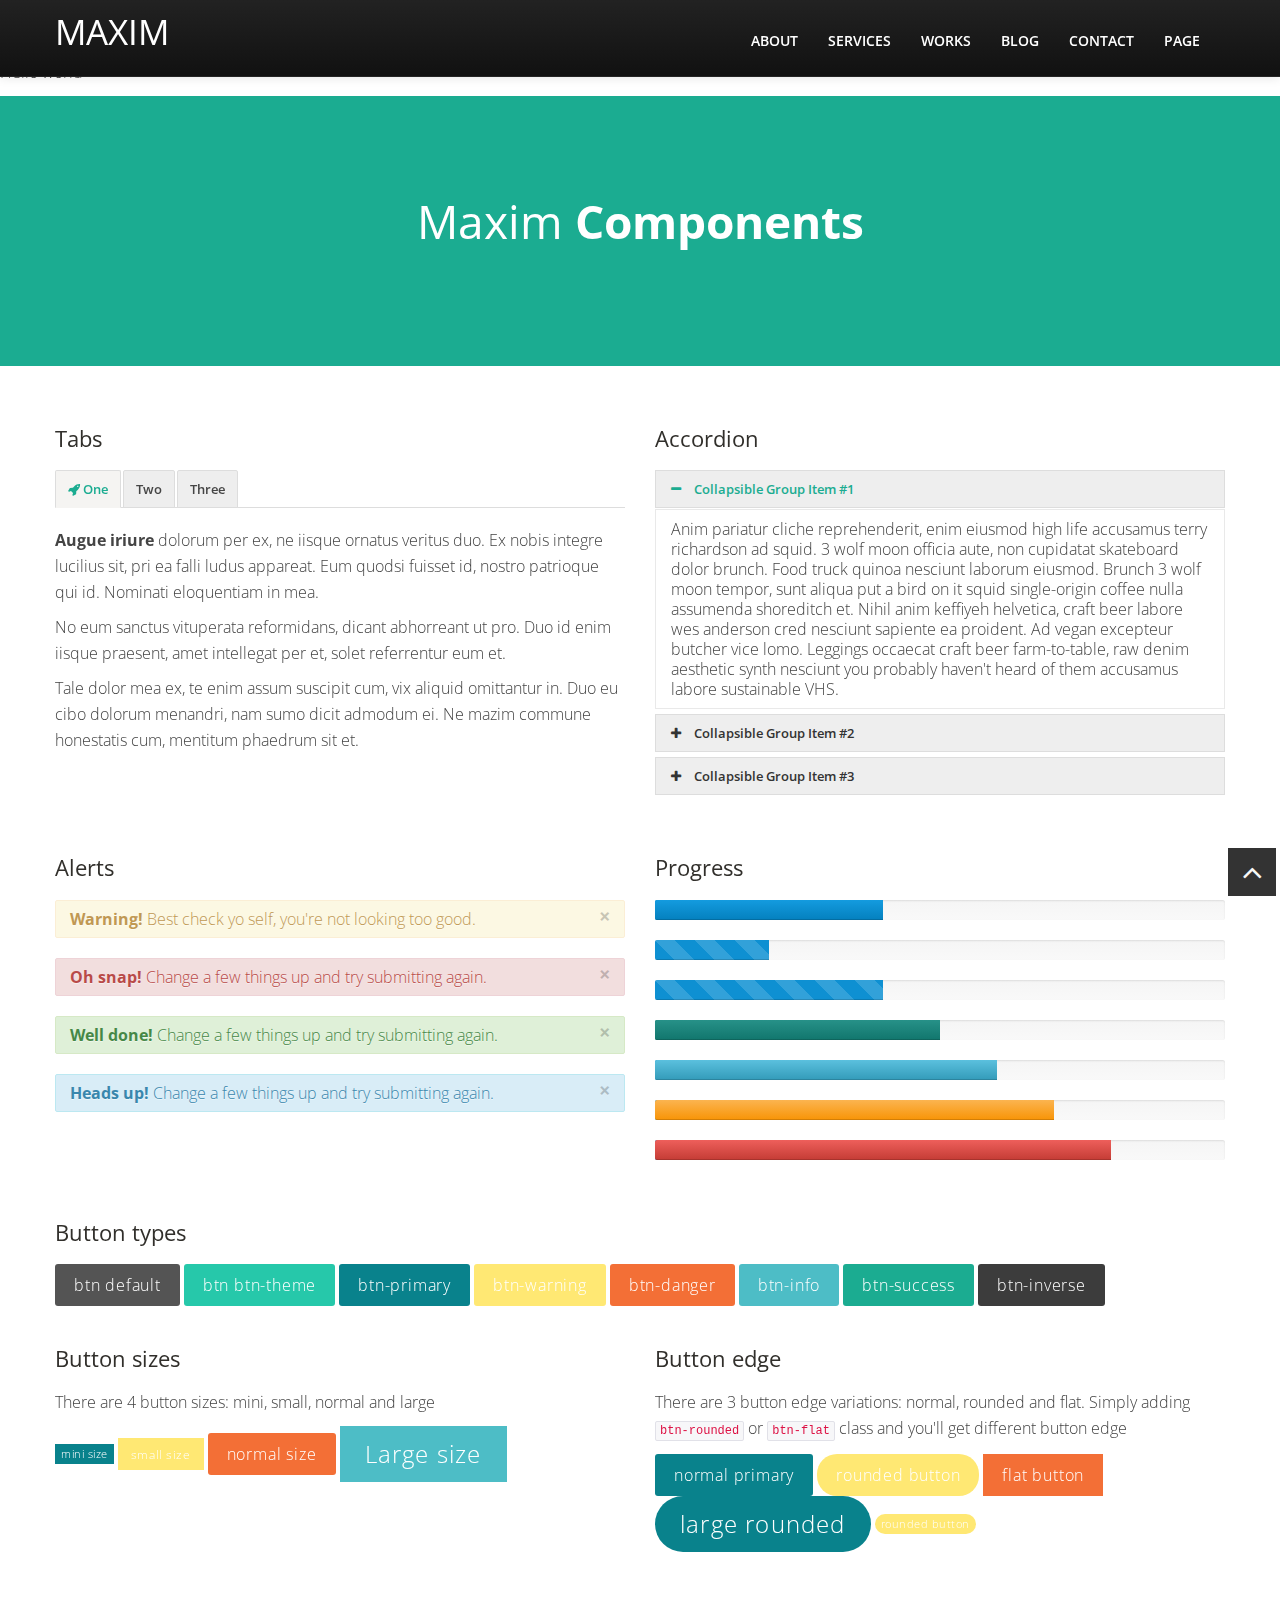
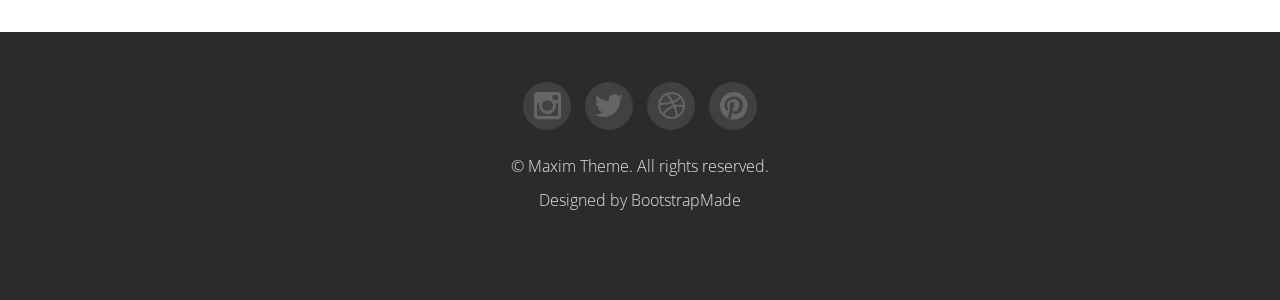
==== commit 3447a391: "Update page.html" ====
--- a/page.html
+++ b/page.html
@@ -34,6 +34,7 @@
 </head>
 
 <body>
+	<p> Hello world </p>
 	<!-- navbar -->
 	<div class="navbar-wrapper">
 		<div class="navbar navbar-inverse navbar-fixed-top">
